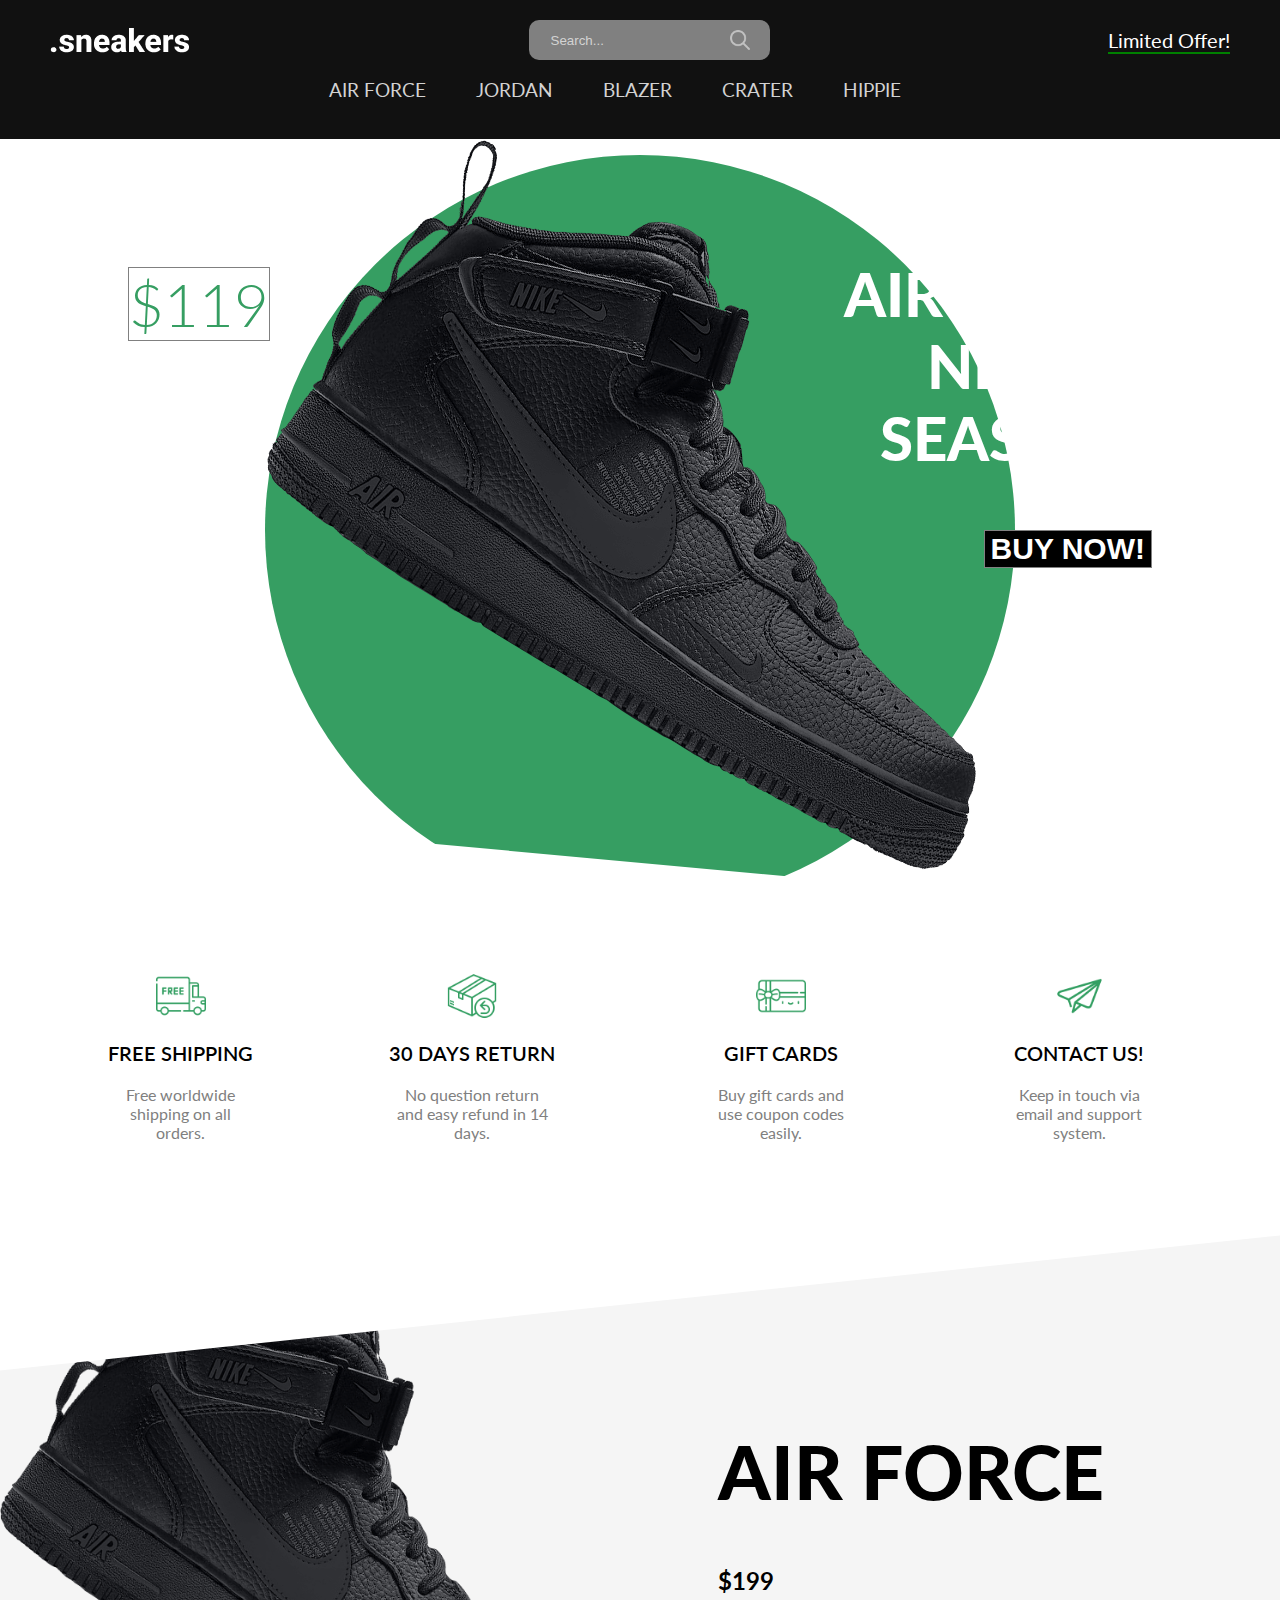
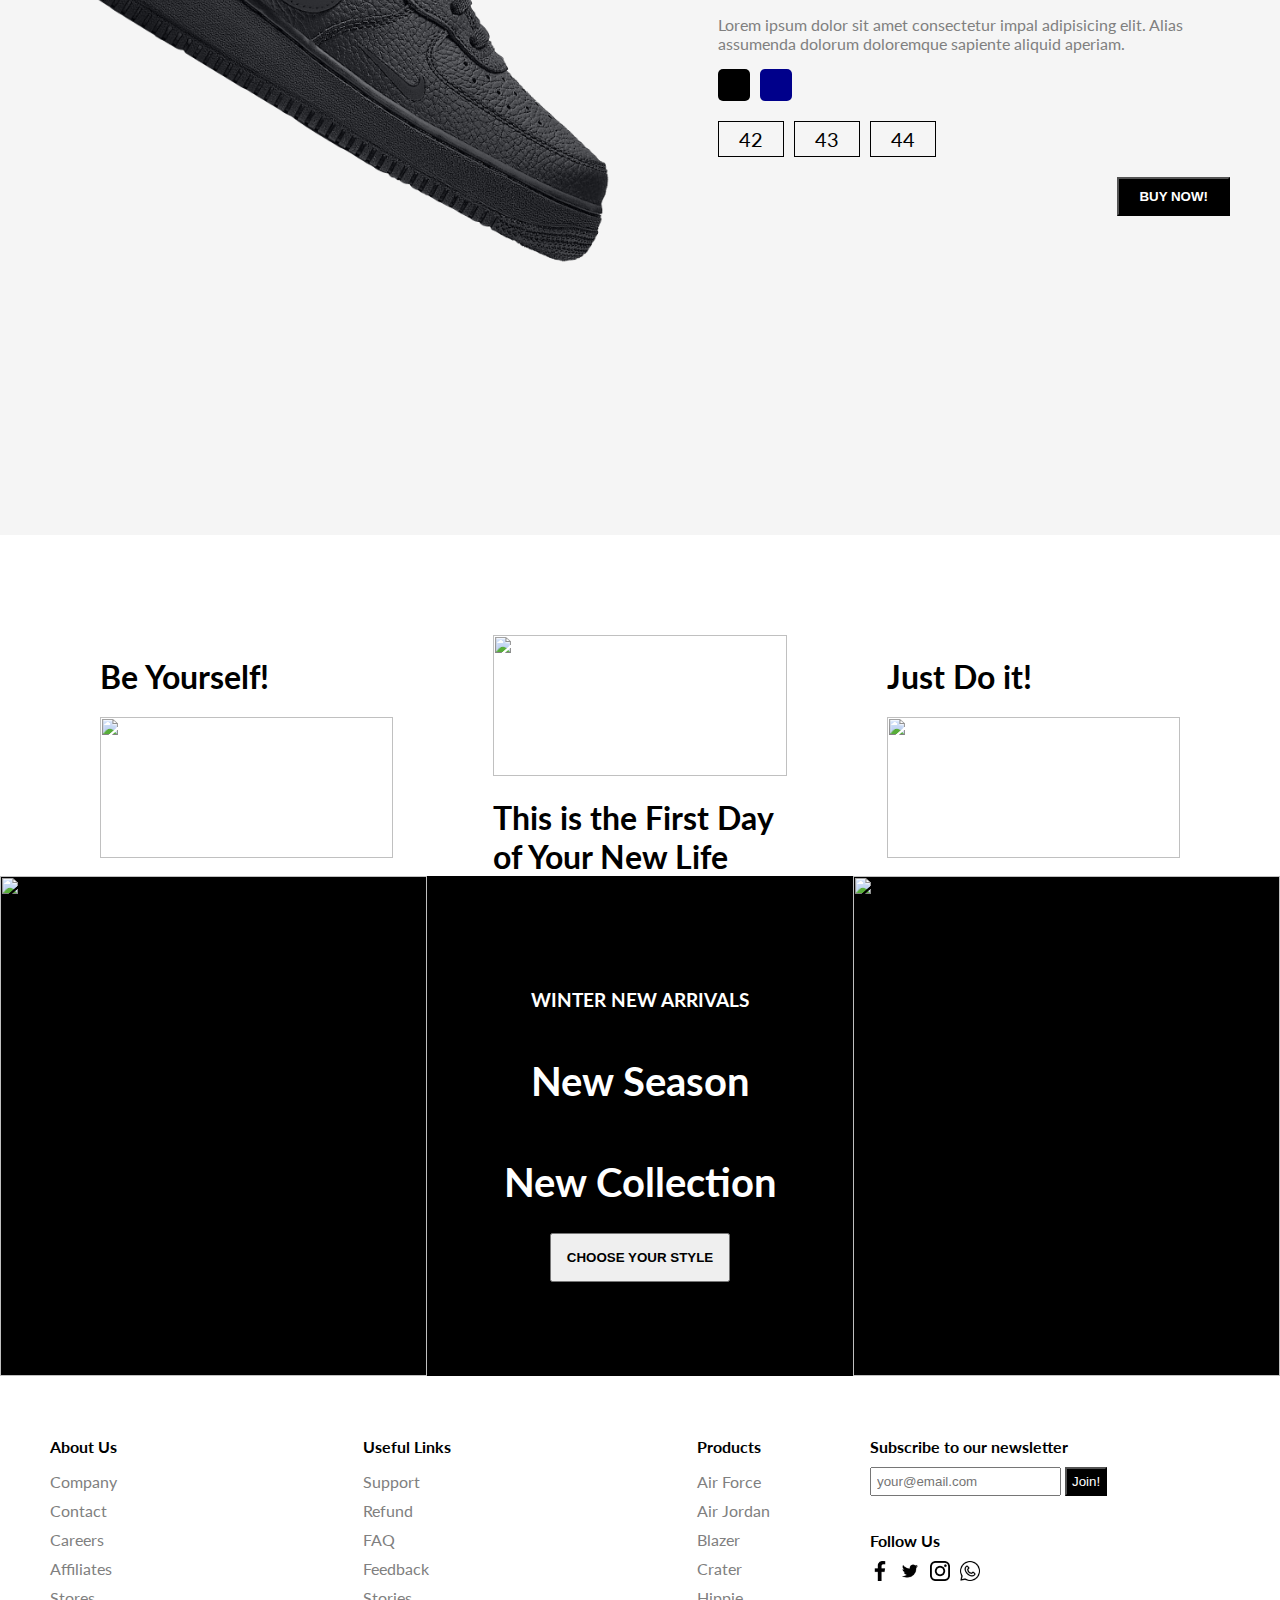
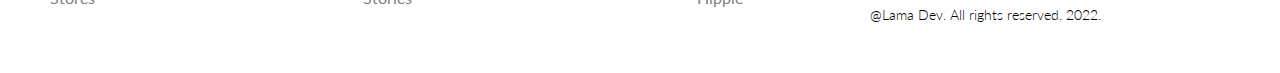
==== index.html @ 0140cb03 "first commit" ====
<html lang="en">

<head>
    <meta charset="UTF-8">
    <meta http-equiv="X-UA-Compatible" content="IE=edge">
    <meta name="viewport" content="width=device-width, initial-scale=1.0">
    <link
        href="https://fonts.googleapis.com/css2?family=Lato:ital,wght@0,100;0,300;0,400;0,700;0,900;1,100;1,300;1,400;1,700;1,900&display=swap"
        rel="stylesheet">
    <link rel="stylesheet" href="style.css">
    <title>Nike Store</title>
</head>

<body>
    <nav id="nav">
        <div class="navTop">
            <div class="navItem">
                <img src="./img/sneakers.png" alt="">
            </div>
            <div class="navItem">
                <div class="search">
                    <input type="text" placeholder="Search..." class="searchInput">
                    <img src="./img/search.png" width="20" height="20" alt="" class="searchIcon">
                </div>
            </div>
            <div class="navItem">
                <span class="limitedOffer">Limited Offer!</span>
            </div>
        </div>
        <div class="navBottom">
            <h3 class="menuItem">AIR FORCE</h3>
            <h3 class="menuItem">JORDAN</h3>
            <h3 class="menuItem">BLAZER</h3>
            <h3 class="menuItem">CRATER</h3>
            <h3 class="menuItem">HIPPIE</h3>
        </div>
    </nav>
    <div class="slider">
        <div class="sliderWrapper">
            <div class="sliderItem">
                <img src="./img/air.png" alt="" class="sliderImg">
                <div class="sliderBg"></div>
                <h1 class="sliderTitle">AIR FORCE</br> NEW</br> SEASON</h1>
                <h2 class="sliderPrice">$119</h2>
                <a href="#product">
                    <button class="buyButton">BUY NOW!</button>
                </a>
            </div>
            <div class="sliderItem">
                <img src="./img/jordan.png" alt="" class="sliderImg">
                <div class="sliderBg"></div>
                <h1 class="sliderTitle">AIR JORDAN</br> NEW</br> SEASON</h1>
                <h2 class="sliderPrice">$149</h2>
                <a href="#product">
                    <button class="buyButton">BUY NOW!</button>
                </a>
            </div>
            <div class="sliderItem">
                <img src="./img/blazer.png" alt="" class="sliderImg">
                <div class="sliderBg"></div>
                <h1 class="sliderTitle">BLAZER</br> NEW</br> SEASON</h1>
                <h2 class="sliderPrice">$109</h2>
                <a href="#product">
                    <button class="buyButton">BUY NOW!</button>
                </a>
            </div>
            <div class="sliderItem">
                <img src="./img/crater.png" alt="" class="sliderImg">
                <div class="sliderBg"></div>
                <h1 class="sliderTitle">CRATER</br> NEW</br> SEASON</h1>
                <h2 class="sliderPrice">$129</h2>
                <a href="#product">
                    <button class="buyButton">BUY NOW!</button>
                </a>
            </div>
            <div class="sliderItem">
                <img src="./img/hippie.png" alt="" class="sliderImg">
                <div class="sliderBg"></div>
                <h1 class="sliderTitle">HIPPIE</br> NEW</br> SEASON</h1>
                <h2 class="sliderPrice">$99</h2>
                <a href="#product">
                    <button class="buyButton">BUY NOW!</button>
                </a>
            </div>
        </div>
    </div>
   
    <div class="features">
        <div class="feature">
            <img src="./img/shipping.png" alt="" class="featureIcon">
            <span class="featureTitle">FREE SHIPPING</span>
            <span class="featureDesc">Free worldwide shipping on all orders.</span>
        </div>
        <div class="feature">
            <img class="featureIcon" src="./img/return.png" alt="">
            <span class="featureTitle">30 DAYS RETURN</span>
            <span class="featureDesc">No question return and easy refund in 14 days.</span>
        </div>
        <div class="feature">
            <img class="featureIcon" src="./img/gift.png" alt="">
            <span class="featureTitle">GIFT CARDS</span>
            <span class="featureDesc">Buy gift cards and use coupon codes easily.</span>
        </div>
        <div class="feature">
            <img class="featureIcon" src="./img/contact.png" alt="">
            <span class="featureTitle">CONTACT US!</span>
            <span class="featureDesc">Keep in touch via email and support system.</span>
        </div>
    </div>

    <div class="product" id="product">
        <img src="./img/air.png" alt="" class="productImg">
        <div class="productDetails">
            <h1 class="productTitle">AIR FORCE</h1>
            <h2 class="productPrice">$199</h2>
            <p class="productDesc">Lorem ipsum dolor sit amet consectetur impal adipisicing elit. Alias assumenda
                dolorum
                doloremque sapiente aliquid aperiam.</p>
            <div class="colors">
                <div class="color"></div>
                <div class="color"></div>
            </div>
            <div class="sizes">
                <div class="size">42</div>
                <div class="size">43</div>
                <div class="size">44</div>
            </div>
            <button class="productButton">BUY NOW!</button>
        </div>
        <div class="payment">
            <h1 class="payTitle">Personal Information</h1>
            <label>Name and Surname</label>
            <input type="text" placeholder="John Doe" class="payInput">
            <label>Phone Number</label>
            <input type="text" placeholder="+1 234 5678" class="payInput">
            <label>Address</label>
            <input type="text" placeholder="Elton St 21 22-145" class="payInput">
            <h1 class="payTitle">Card Information</h1>
            <div class="cardIcons">
                <img src="./img/visa.png" width="40" alt="" class="cardIcon">
                <img src="./img/master.png" alt="" width="40" class="cardIcon">
            </div>
            <input type="password" class="payInput" placeholder="Card Number">
            <div class="cardInfo">
                <input type="text" placeholder="mm" class="payInput sm">
                <input type="text" placeholder="yyyy" class="payInput sm">
                <input type="text" placeholder="cvv" class="payInput sm">
            </div>
            <button class="payButton">Checkout!</button>
            <span class="close">X</span>
        </div>
    </div>
    <div class="gallery">
        <div class="galleryItem">
            <h1 class="galleryTitle">Be Yourself!</h1>
            <img src="https://images.pexels.com/photos/9295809/pexels-photo-9295809.jpeg?auto=compress&cs=tinysrgb&dpr=2&w=500"
                alt="" class="galleryImg">
        </div>
        <div class="galleryItem">
            <img src="https://images.pexels.com/photos/1040427/pexels-photo-1040427.jpeg?auto=compress&cs=tinysrgb&dpr=2&w=500"
                alt="" class="galleryImg">
            <h1 class="galleryTitle">This is the First Day of Your New Life</h1>
        </div>
        <div class="galleryItem">
            <h1 class="galleryTitle">Just Do it!</h1>
            <img src="https://images.pexels.com/photos/7856965/pexels-photo-7856965.jpeg?auto=compress&cs=tinysrgb&dpr=2&w=500"
                alt="" class="galleryImg">
        </div>
    </div>
    <div class="newSeason">
        <div class="nsItem">
            <img src="https://images.pexels.com/photos/4753986/pexels-photo-4753986.jpeg?auto=compress&cs=tinysrgb&dpr=2&w=500"
                alt="" class="nsImg">
        </div>
        <div class="nsItem">
            <h3 class="nsTitleSm">WINTER NEW ARRIVALS</h3>
            <h1 class="nsTitle">New Season</h1>
            <h1 class="nsTitle">New Collection</h1>
            <a href="#nav">
                <button class="nsButton">CHOOSE YOUR STYLE</button>
            </a>
        </div>
        <div class="nsItem">
            <img src="https://images.pexels.com/photos/7856965/pexels-photo-7856965.jpeg?auto=compress&cs=tinysrgb&dpr=2&w=500"
                alt="" class="nsImg">
        </div>
    </div>
    <footer>
        <div class="footerLeft">
            <div class="footerMenu">
                <h1 class="fMenuTitle">About Us</h1>
                <ul class="fList">
                    <li class="fListItem">Company</li>
                    <li class="fListItem">Contact</li>
                    <li class="fListItem">Careers</li>
                    <li class="fListItem">Affiliates</li>
                    <li class="fListItem">Stores</li>
                </ul>
            </div>
            <div class="footerMenu">
                <h1 class="fMenuTitle">Useful Links</h1>
                <ul class="fList">
                    <li class="fListItem">Support</li>
                    <li class="fListItem">Refund</li>
                    <li class="fListItem">FAQ</li>
                    <li class="fListItem">Feedback</li>
                    <li class="fListItem">Stories</li>
                </ul>
            </div>
            <div class="footerMenu">
                <h1 class="fMenuTitle">Products</h1>
                <ul class="fList">
                    <li class="fListItem">Air Force</li>
                    <li class="fListItem">Air Jordan</li>
                    <li class="fListItem">Blazer</li>
                    <li class="fListItem">Crater</li>
                    <li class="fListItem">Hippie</li>
                </ul>
            </div>
        </div>
        <div class="footerRight">
            <div class="footerRightMenu">
                <h1 class="fMenuTitle">Subscribe to our newsletter</h1>
                <div class="fMail">
                    <input type="text" placeholder="your@email.com" class="fInput">
                    <button class="fButton">Join!</button>
                </div>
            </div>
            <div class="footerRightMenu">
                <h1 class="fMenuTitle">Follow Us</h1>
                <div class="fIcons">
                    <img src="./img/facebook.png" alt="" class="fIcon">
                    <img src="./img/twitter.png" alt="" class="fIcon">
                    <img src="./img/instagram.png" alt="" class="fIcon">
                    <img src="./img/whatsapp.png" alt="" class="fIcon">
                </div>
            </div>
            <div class="footerRightMenu">
                <span class="copyright">@Lama Dev. All rights reserved. 2022.</span>
            </div>
        </div>
    </footer>
    <script src="./app.js"></script>
</body>

</html>
---- style.css ----
html {
  scroll-behavior: smooth;
}

body {
  font-family: "Lato", sans-serif;
  padding: 0;
  margin: 0;
}

nav {
  background-color: #111;
  color: white;
  padding: 20px 50px;
}

.navTop {
  display: flex;
  align-items: center;
  justify-content: space-between;
}

.search {
  display: flex;
  align-items: center;
  background-color: gray;
  padding: 10px 20px;
  border-radius: 10px;
}

.searchInput {
  border: none;
  background-color: transparent;
}

.searchInput::placeholder {
  color: lightgray;
}

.limitedOffer {
  font-size: 20px;
  border-bottom: 2px solid green;
  cursor: pointer;
}

.navBottom {
  display: flex;
  align-items: center;
  justify-content: center;
}

.menuItem {
  margin-right: 50px;
  cursor: pointer;
  color: lightgray;
  font-weight: 400;
}

.slider {
  background: url("https://images.unsplash.com/photo-1604147495798-57beb5d6af73?ixlib=rb-1.2.1&ixid=MnwxMjA3fDB8MHxwaG90by1wYWdlfHx8fGVufDB8fHx8&auto=format&fit=crop&w=2370&q=80");
  clip-path: polygon(0 0, 100% 0, 100% 100%, 0 85%);
  overflow: hidden;
}

.sliderWrapper {
  display: flex;
  width: 500vw;
  transition: all 1.5s ease-in-out;
}

.sliderItem {
  width: 100vw;
  display: flex;
  align-items: center;
  justify-content: center;
  position: relative;
}

.sliderBg {
  width: 750px;
  height: 750px;
  border-radius: 50%;
  position: absolute;
}

.sliderImg {
  z-index: 1;
}

.sliderTitle {
  position: absolute;
  top: 10%;
  right: 10%;
  font-size: 60px;
  font-weight: 900;
  text-align: center;
  color: white;
  z-index: 1;
}

.sliderPrice {
  position: absolute;
  top: 10%;
  left: 10%;
  font-size: 60px;
  font-weight: 300;
  text-align: center;
  color: white;
  border: 1px solid gray;
  z-index: 1;
}

.buyButton {
  position: absolute;
  top: 50%;
  right: 10%;
  font-size: 30px;
  font-weight: 900;
  color: white;
  border: 1px solid gray;
  background-color: black;
  z-index: 1;
  cursor: pointer;
}

.buyButton:hover {
  background-color: white;
  color: black;
}

.sliderItem:nth-child(1) .sliderBg {
  background-color: #369e62;
}
.sliderItem:nth-child(2) .sliderBg {
  background-color: rebeccapurple;
}
.sliderItem:nth-child(3) .sliderBg {
  background-color: teal;
}
.sliderItem:nth-child(4) .sliderBg {
  background-color: cornflowerblue;
}
.sliderItem:nth-child(5) .sliderBg {
  background-color: rgb(124, 115, 80);
}

.sliderItem:nth-child(1) .sliderPrice {
  color: #369e62;
}
.sliderItem:nth-child(2) .sliderPrice {
  color: white;
}
.sliderItem:nth-child(3) .sliderPrice {
  color: teal;
}
.sliderItem:nth-child(4) .sliderPrice {
  color: cornflowerblue;
}
.sliderItem:nth-child(5) .sliderPrice {
  color: cornsilk;
}

.features {
  display: flex;
  align-items: center;
  justify-content: space-between;
  padding: 50px;
}

.feature {
  display: flex;
  flex-direction: column;
  align-items: center;
  text-align: center;
}

.featureIcon {
  width: 50px;
  height: 50px;
}

.featureTitle {
  font-size: 20px;
  font-weight: 600;
  margin: 20px;
}

.featureDesc {
  color: gray;
  width: 50%;
  height: 100px;
}

.product {
  height: 100vh;
  background-color: whitesmoke;
  position: relative;
  clip-path: polygon(0 15%, 100% 0, 100% 100%, 0% 100%);
}

.payment {
  width: 500px;
  height: 500px;
  background-color: white;
  position: absolute;
  top: 0;
  bottom: 0;
  left: 0;
  right: 0;
  margin: auto;
  padding: 10px 50px;
  display: none;
  flex-direction: column;
  -webkit-box-shadow: 0px 0px 13px 2px rgba(0, 0, 0, 0.3);
  box-shadow: 0px 0px 13px 2px rgba(0, 0, 0, 0.3);
}

.payTitle {
  font-size: 20px;
  color: lightgray;
}

label {
  font-size: 14px;
  font-weight: 300;
}

.payInput {
  padding: 10px;
  margin: 10px 0px;
  border: none;
  border-bottom: 1px solid gray;
}

.payInput::placeholder {
  color: rgb(163, 163, 163);
}

.cardIcons {
  display: flex;
}

.cardIcon {
  margin-right: 10px;
}

.cardInfo {
  display: flex;
  justify-content: space-between;
}

.sm {
  width: 30%;
}

.payButton {
  position: absolute;
  height: 40px;
  bottom: -40;
  width: 100%;
  left: 0;
  -webkit-box-shadow: 0px 0px 13px 2px rgba(0, 0, 0, 0.3);
  box-shadow: 0px 0px 13px 2px rgba(0, 0, 0, 0.3);
  background-color: #369e62;
  color: white;
  border: none;
  cursor: pointer;
}

.close {
  width: 20px;
  height: 20px;
  position: absolute;
  background-color: gray;
  color: white;
  top: 10px;
  right: 10px;
  display: flex;
  align-items: center;
  justify-content: center;
  cursor: pointer;
  padding: 2px;
}

.productImg {
  width: 50%;
}

.productDetails {
  position: absolute;
  top: 10%;
  right: 0;
  width: 40%;
  padding: 50px;
}

.productTitle {
  font-size: 75px;
  font-weight: 900;
}

.productDesc {
  font-style: 24px;
  color: gray;
}

.colors,
.sizes {
  display: flex;
  margin-bottom: 20px;
}

.color {
  width: 32px;
  height: 32px;
  border-radius: 5px;
  background-color: black;
  margin-right: 10px;
  cursor: pointer;
}

.color:last-child {
  background-color: darkblue;
}

.size {
  padding: 5px 20px;
  border: 1px solid black;
  margin-right: 10px;
  cursor: pointer;
  font-size: 20px;
}

.productButton {
  float: right;
  padding: 10px 20px;
  background-color: black;
  color: white;
  font-weight: 600;
  cursor: pointer;
}

.productButton:hover {
  background-color: white;
  color: black;
}

.gallery {
  padding: 50px;
  display: flex;
}

.galleryItem {
  flex: 1;
  padding: 50px;
}

.galleryImg {
  width: 100%;
}

.newSeason {
  display: flex;
}

.nsItem {
  flex: 1;
  background-color: black;
  color: white;
  display: flex;
  flex-direction: column;
  align-items: center;
  justify-content: center;
  text-align: center;
}

.nsImg {
  width: 100%;
  height: 500px;
}

.nsTitle {
  font-size: 40px;
}

.nsButton {
  padding: 15px;
  font-weight: 600;
  cursor: pointer;
}

footer {
  display: flex;
}

.footerLeft {
  flex: 2;
  display: flex;
  justify-content: space-between;
  padding: 50px;
}

.fMenuTitle {
  font-size: 16px;
}

.fList {
  padding: 0;
  list-style: none;
}

.fListItem {
  margin-bottom: 10px;
  color: gray;
  cursor: pointer;
}

.footerRight {
  flex: 1;
  padding: 50px;
  display: flex;
  flex-direction: column;
  justify-content: space-between;
}

.fInput {
  padding: 5px;
}

.fButton {
  padding: 5px;
  background-color: black;
  color: white;
}

.fIcons{
  display: flex;
}

.fIcon{
  width: 20px;
  height: 20px;
  margin-right: 10px;
}

.copyright{
  font-weight: 300;
  font-size: 14px;
}

@media screen and (max-width:480px) {
  nav{
    padding: 20px;
  }

  .search{
    display: none;
  }

  .navBottom{
    flex-wrap: wrap;
  }

  .menuItem{
    margin: 20px;
    font-weight: 700;
    font-size: 20px;
  }

  .slider{
    clip-path: none;
  }

  .sliderImg{
    width: 90%;
  }

  .sliderBg{
    width: 100%;
    height: 100%;
  }

  .sliderTitle{
    display: none;
  }

  .sliderPrice{
    top: unset;
    bottom: -50;
    left: 0;
    background-color: lightgrey;
  }

  .buyButton{
    right: 0;
    top: 0;
  }

  .features{
    flex-direction: column;
  }

  .product{
    clip-path: none ;
    display: flex;
    flex-direction: column;
    align-items: center;
  }

  .productImg{
    width: 80%;
  }

  .productDetails{
    width: 100%;
    padding: 0;
    display: flex;
    flex-direction: column;
    align-items: center;
    text-align: center;
    position: relative;
    top: 0;
  }

  .productTitle{
    font-size: 50px;
    margin: 0;
  }

  .gallery{
    display: none;
  }

  .newSeason{
    flex-direction: column;
  }

  .nsItem:nth-child(2){
    padding: 50px;
  }

  footer{
    flex-direction: column;
    align-items: center;
  }

  .footerLeft{
    padding: 20px;
    width: 90%;
  }

  .footerRight{
    padding: 20px;
    width: 90%;
    align-items: center;
    background-color: whitesmoke;
  }

  .payment{
    width: 90%;
    padding: 20px;
  }
}
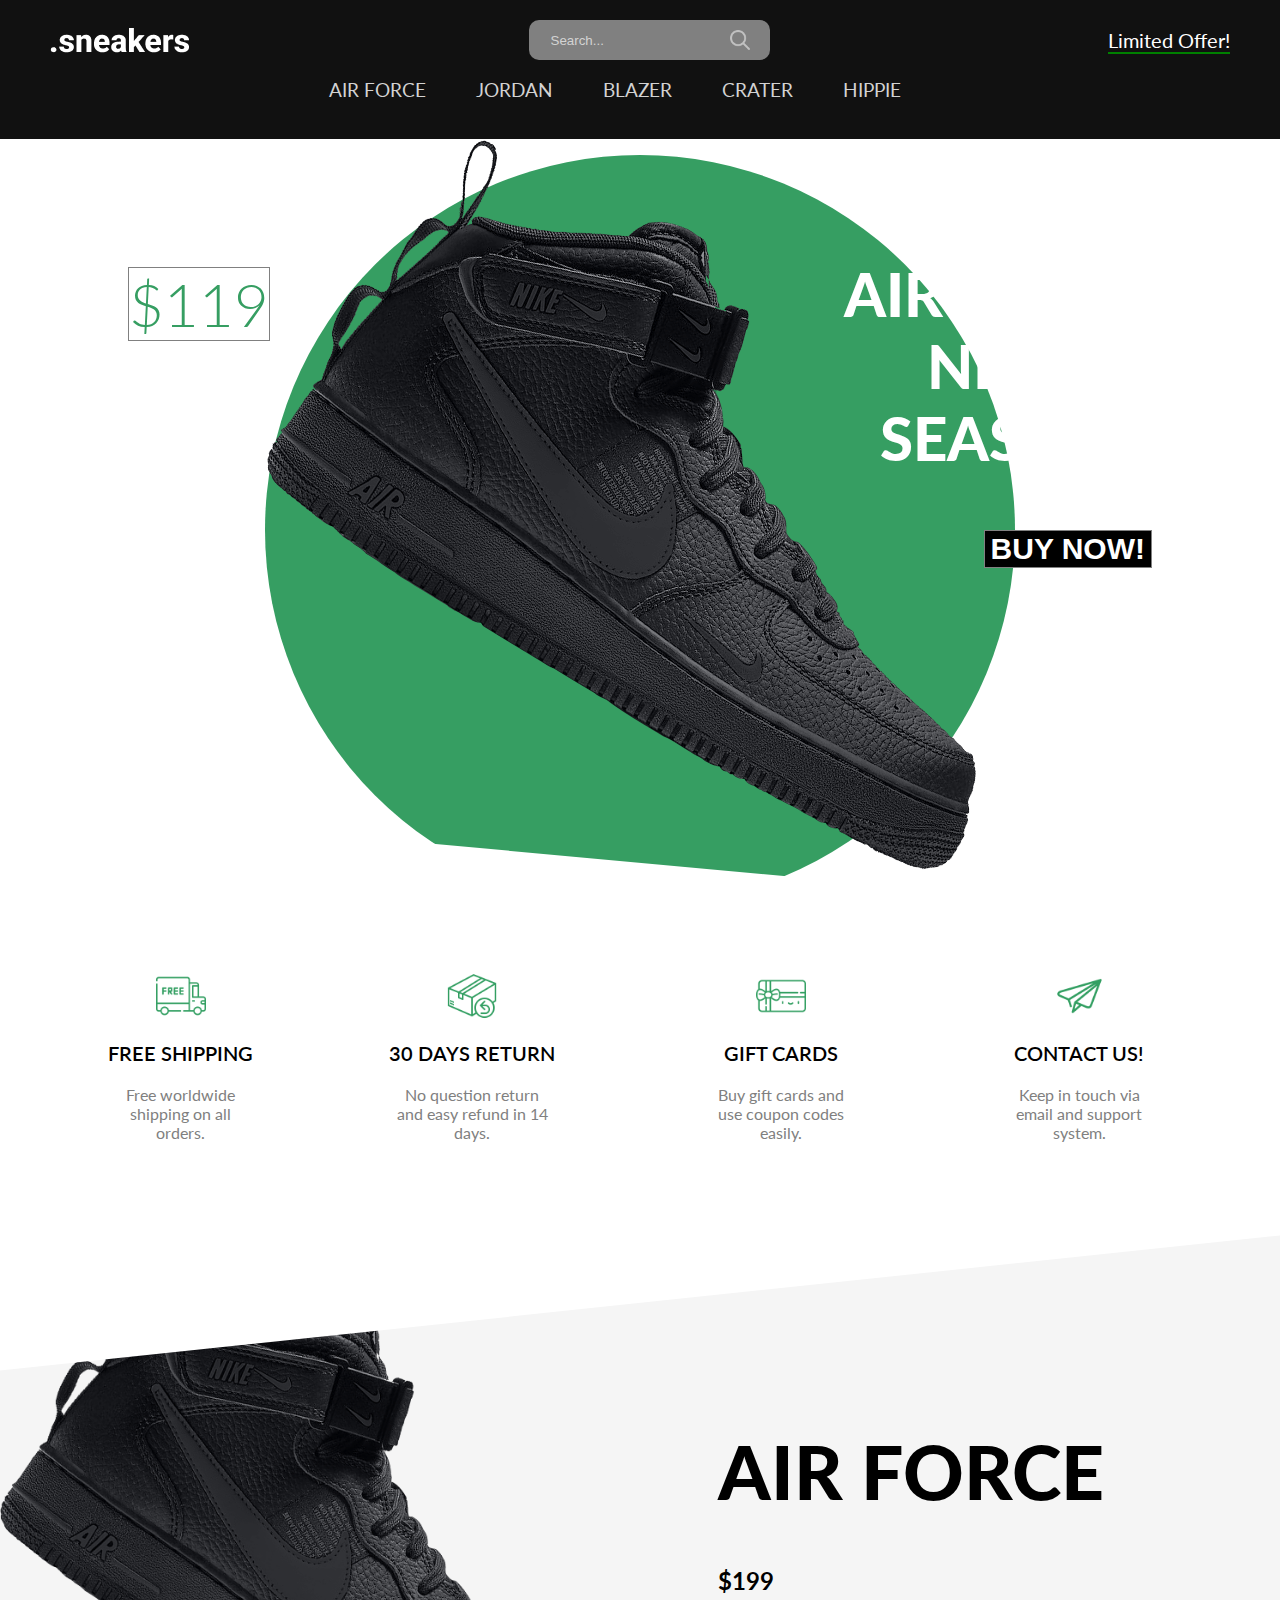
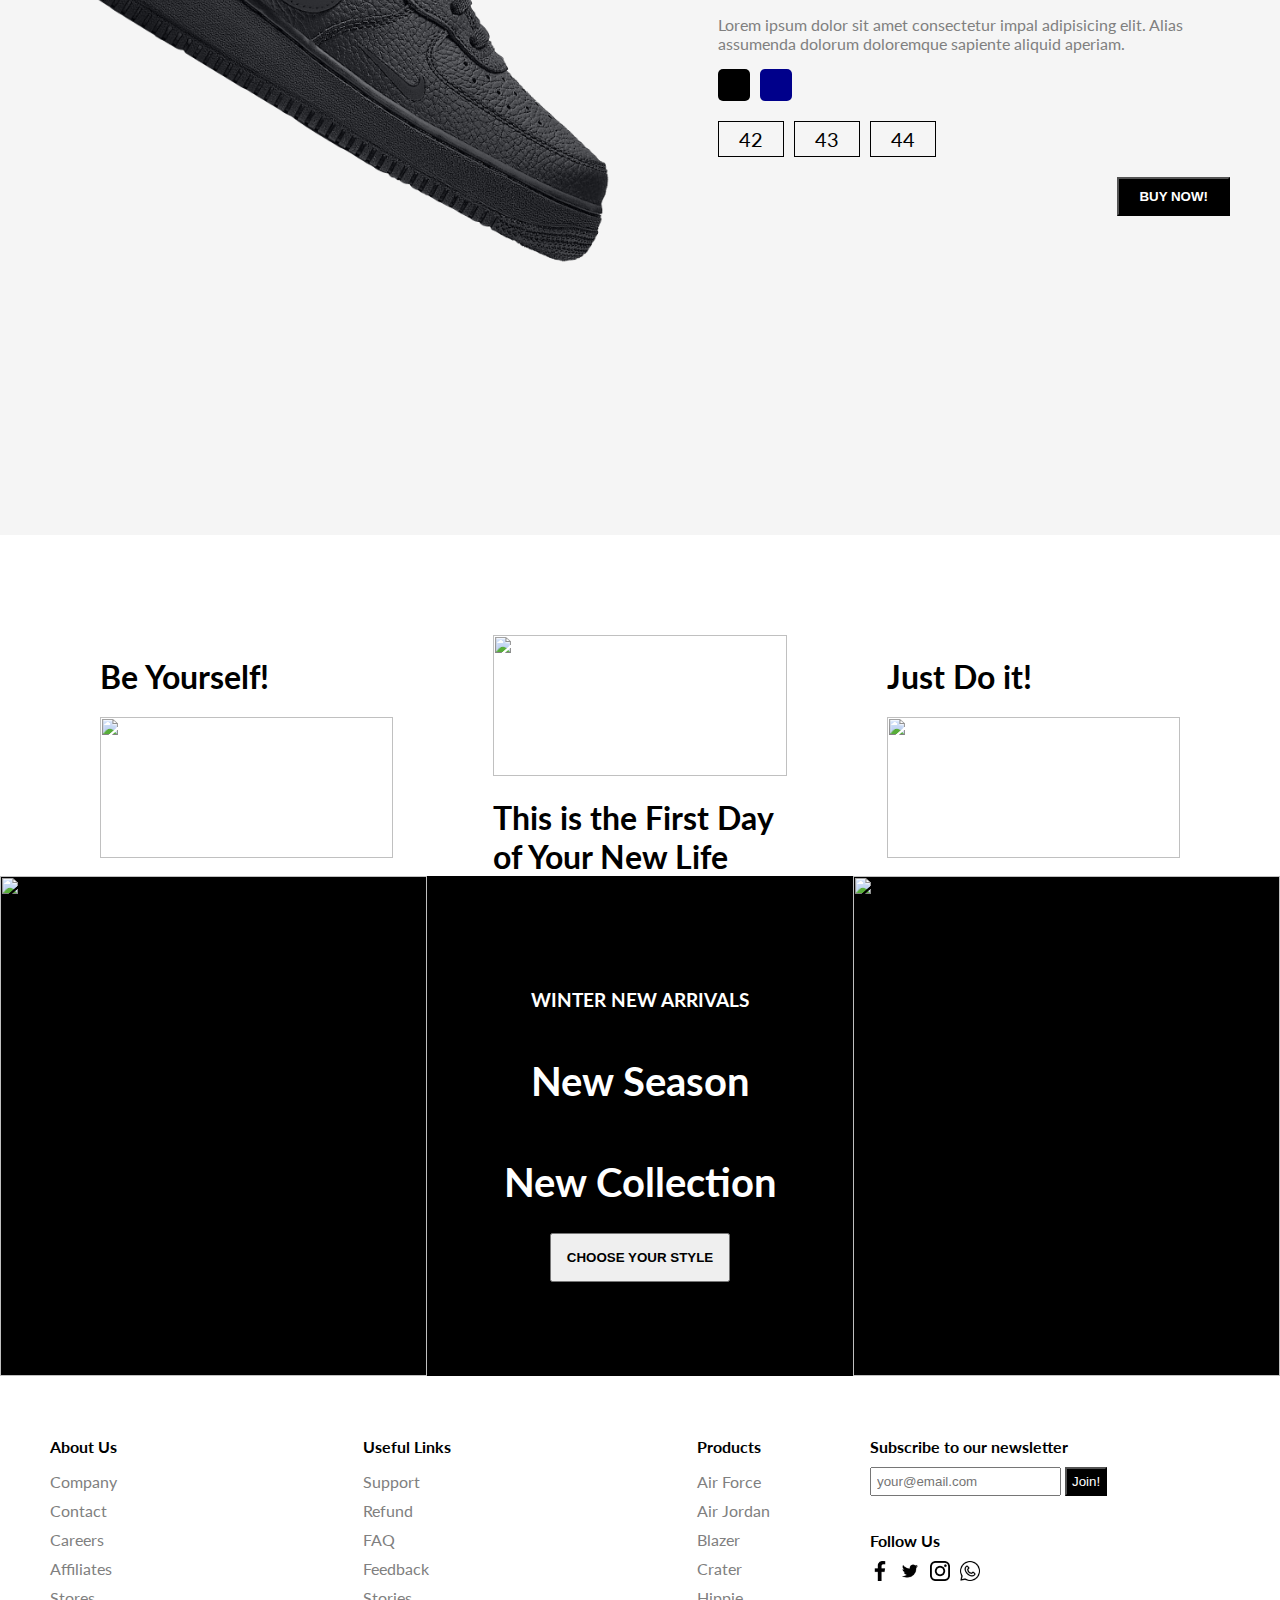
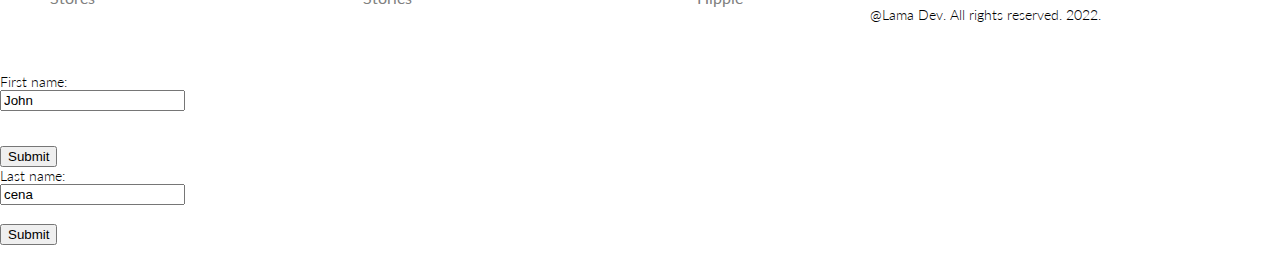
==== commit 291f338b: "first commit" ====
--- a/index.html
+++ b/index.html
@@ -1,6 +1,13 @@
 <html lang="en">
 
 <head>
+    <!-- Google Tag Manager -->
+<script>(function(w,d,s,l,i){w[l]=w[l]||[];w[l].push({'gtm.start':
+    new Date().getTime(),event:'gtm.js'});var f=d.getElementsByTagName(s)[0],
+    j=d.createElement(s),dl=l!='dataLayer'?'&l='+l:'';j.async=true;j.src=
+    'https://www.googletagmanager.com/gtm.js?id='+i+dl;f.parentNode.insertBefore(j,f);
+    })(window,document,'script','dataLayer','GTM-542C6RK');</script>
+    <!-- End Google Tag Manager -->
     <meta charset="UTF-8">
     <meta http-equiv="X-UA-Compatible" content="IE=edge">
     <meta name="viewport" content="width=device-width, initial-scale=1.0">
@@ -12,6 +19,10 @@
 </head>
 
 <body>
+   <!-- Google Tag Manager (noscript) -->
+<noscript><iframe src="https://www.googletagmanager.com/ns.html?id=GTM-542C6RK"
+    height="0" width="0" style="display:none;visibility:hidden"></iframe></noscript>
+    <!-- End Google Tag Manager (noscript) -->
     <nav id="nav">
         <div class="navTop">
             <div class="navItem">
@@ -240,6 +251,17 @@
             </div>
         </div>
     </footer>
+    <form class="1">
+        <label for="fname">First name:</label><br>
+        <input type="text" id="fname" value="John"><br><br>
+        
+      </form>
+      <a href="thankyou.html"><button >Submit</button></a>
+      <form action="#" class="2">
+        <label for="fname">Last name:</label><br>
+        <input type="text" id="lname" value="cena"><br><br>
+        <input type="submit" value="Submit">
+      </form>
     <script src="./app.js"></script>
 </body>
 
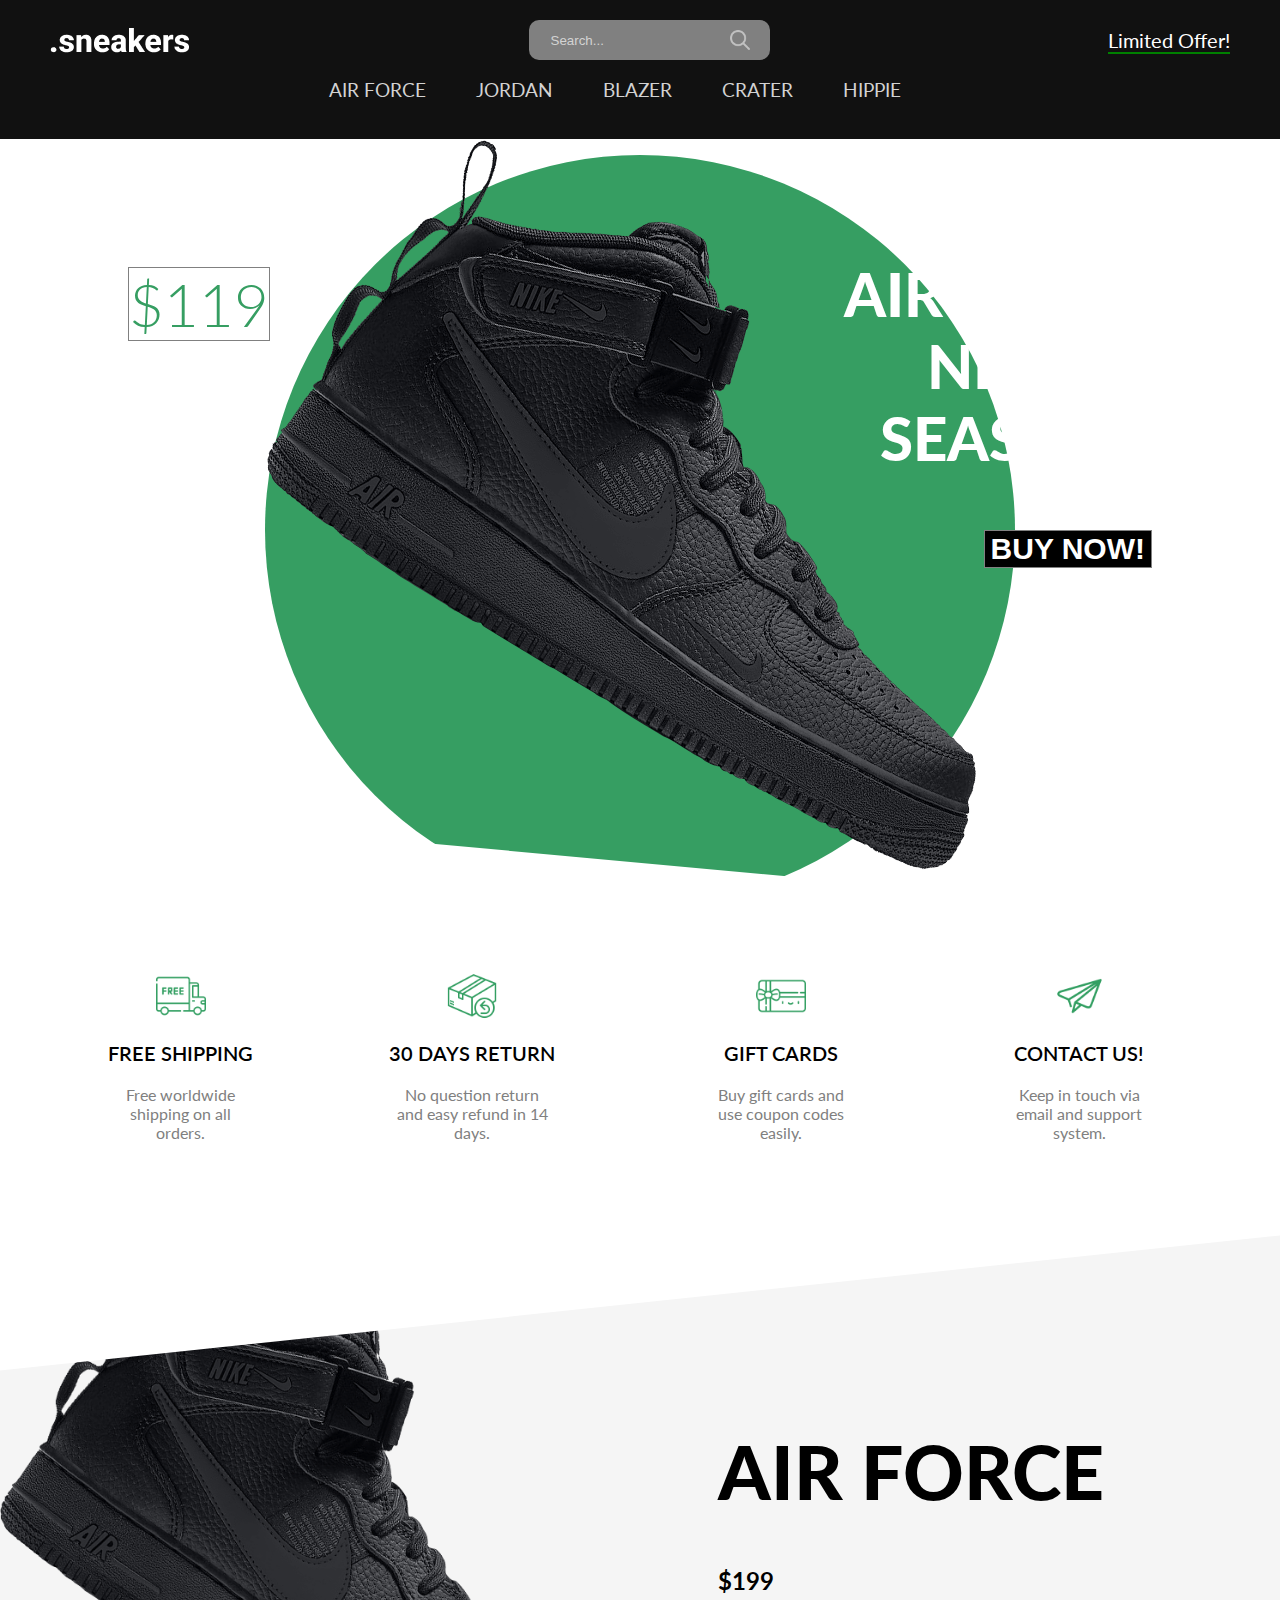
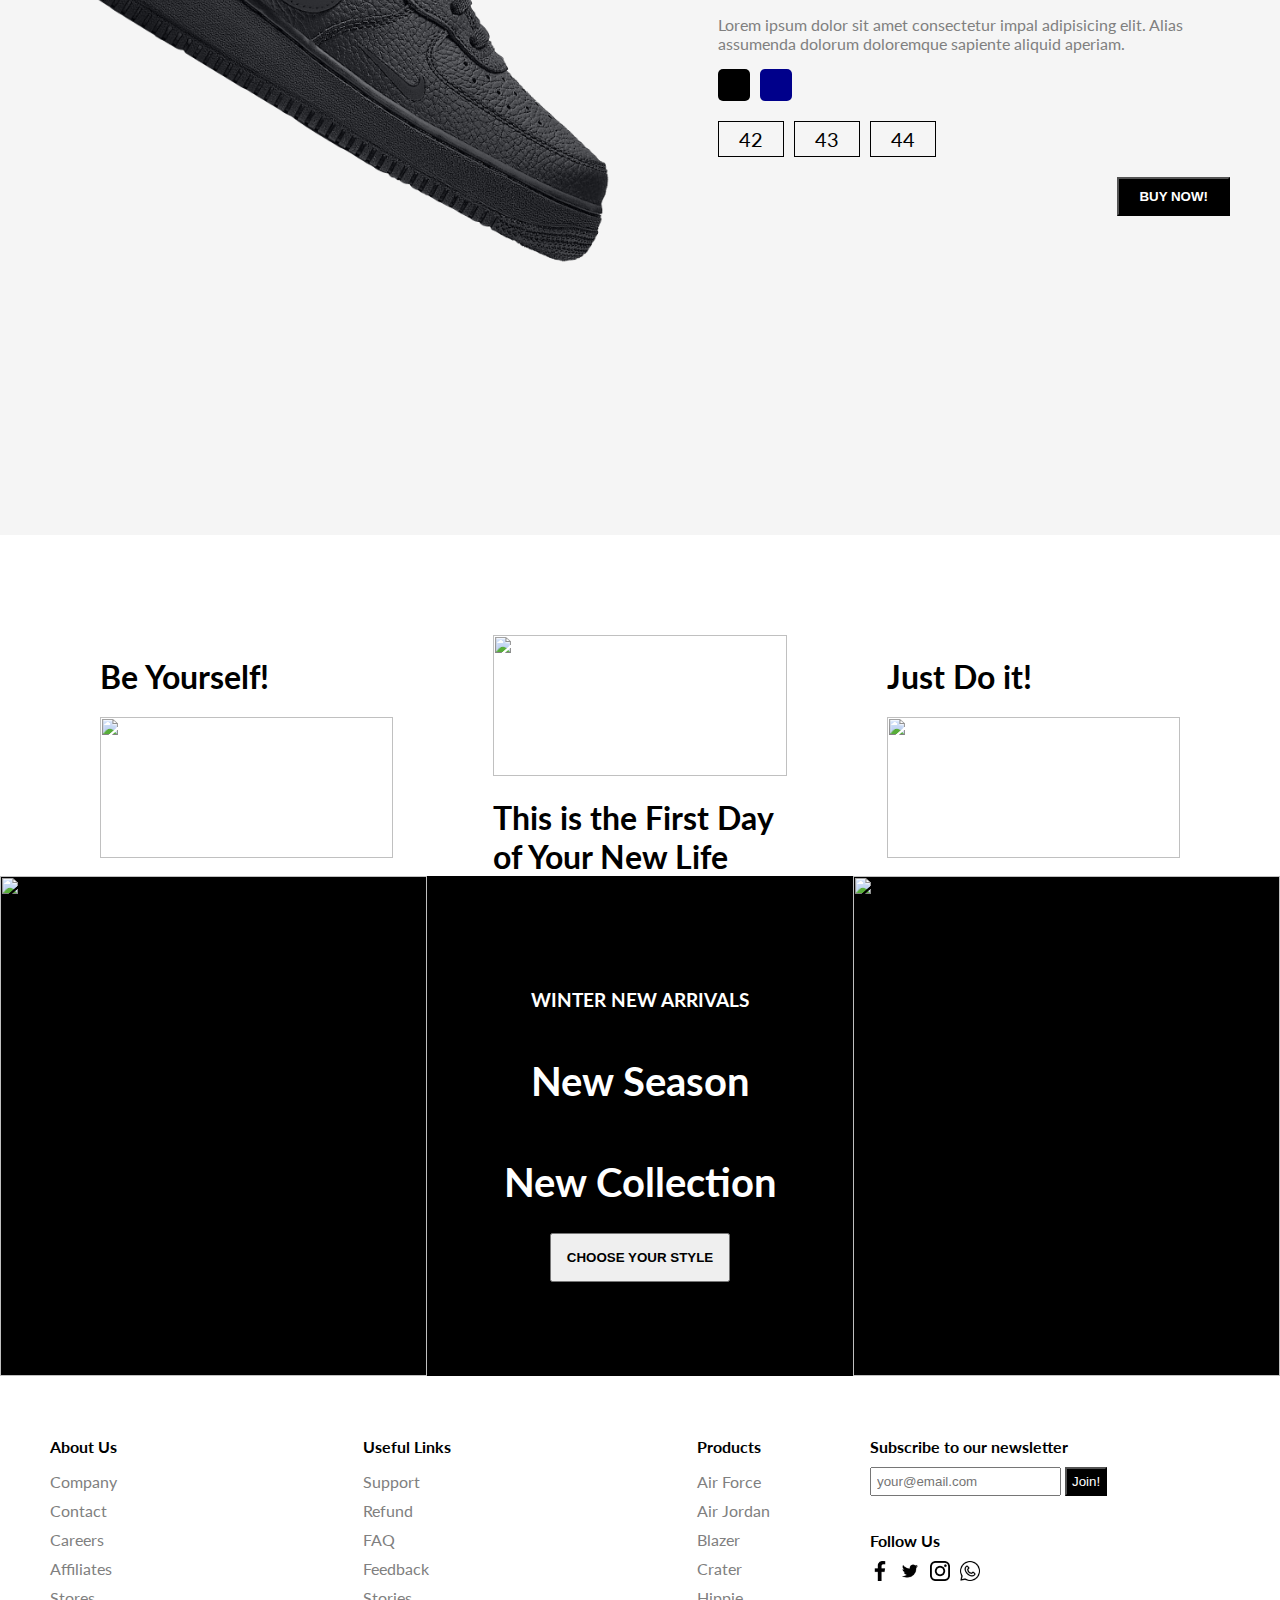
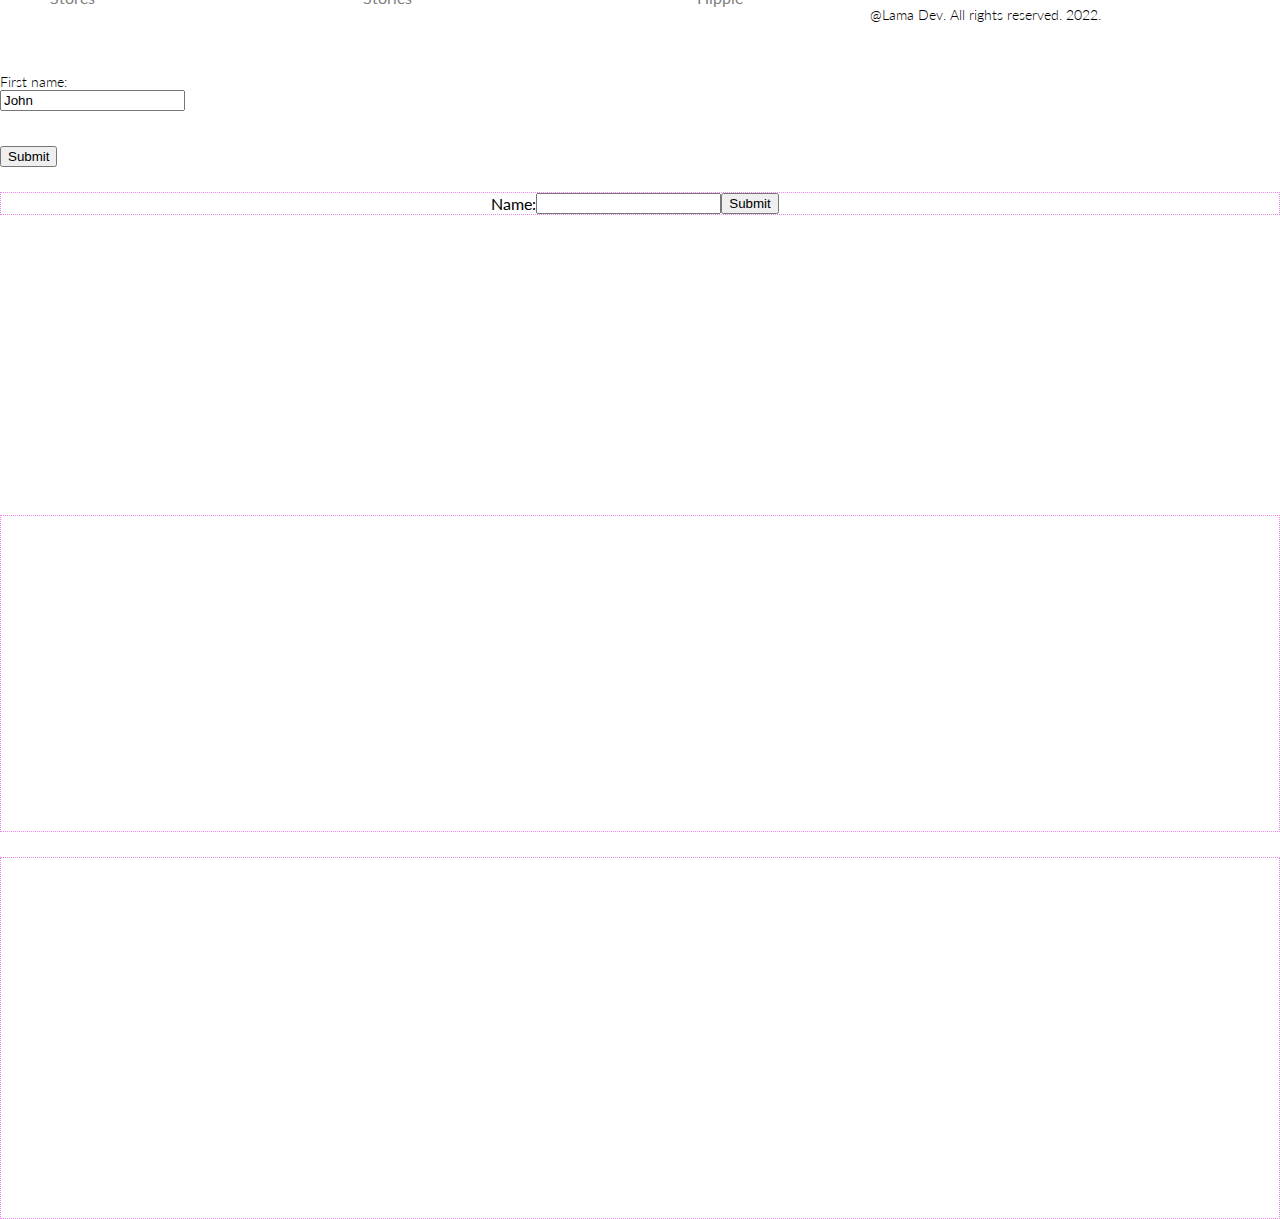
==== commit 93a1be46: "first commit" ====
--- a/index.html
+++ b/index.html
@@ -257,12 +257,26 @@
         
       </form>
       <a href="thankyou.html"><button >Submit</button></a>
-      <form action="#" class="2">
-        <label for="fname">Last name:</label><br>
-        <input type="text" id="lname" value="cena"><br><br>
+      <form id="two" name="myForm" action="/" onsubmit="return validateForm()" method="post">
+        Name: <input type="text" name="fname">
         <input type="submit" value="Submit">
+        <p id="suhas"></p>
       </form>
-    <script src="./app.js"></script>
+     
+
+     <div class="Yvid">
+        <iframe width="560" height="315" src="https://www.youtube.com/embed/d5FkWSA9di8" title="YouTube video player" frameborder="0" allow="accelerometer; autoplay; clipboard-write; encrypted-media; gyroscope; picture-in-picture" allowfullscreen></iframe>
+     </div>
+     <div class="Yvid">
+        <iframe src="https://player.vimeo.com/video/347119375?h=1699409fe2&color=ef2200&byline=0&portrait=0" width="640" height="360" frameborder="0" allow="autoplay; fullscreen; picture-in-picture" allowfullscreen></iframe>
+
+     </div>
+
+
+
+    <script src="./app.js">
+    
+    </script>
 </body>
 
 </html>--- a/style.css
+++ b/style.css
@@ -560,4 +560,32 @@
     width: 90%;
     padding: 20px;
   }
+}
+
+.Yvid{
+  display: flex;
+  align-items: center;
+  justify-content: center;
+  border: 1px dotted violet;
+  margin-top: 25px;
+}
+
+.yvid{
+  align-self: center;
+}
+
+#two{
+ border: 2px solid red;
+ display: flex;
+ display: flex;
+ align-items: center;
+ justify-content: center;
+ border: 1px dotted violet;
+ margin-top: 25px;
+ margin-bottom: 300px;
+}
+#suhas{
+  margin: 5px;
+  color: red;
+  background-color: beige;
 }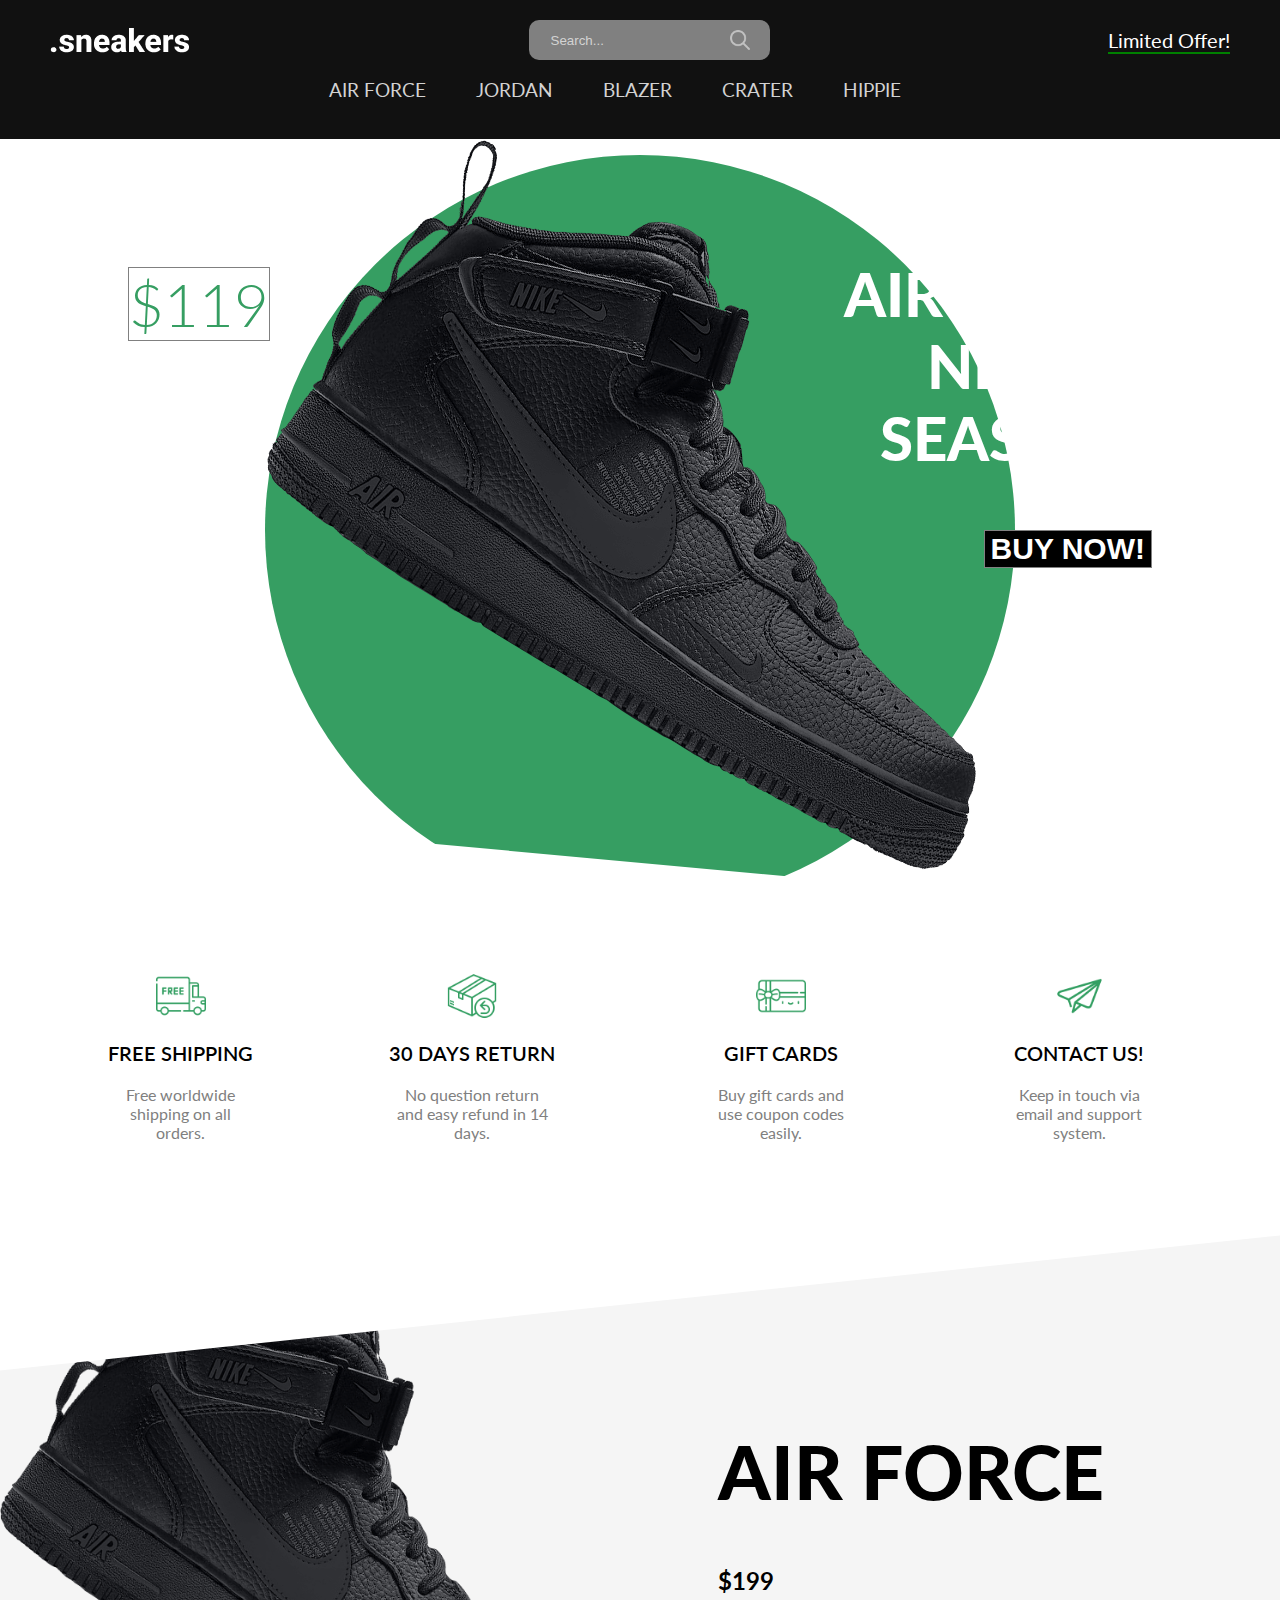
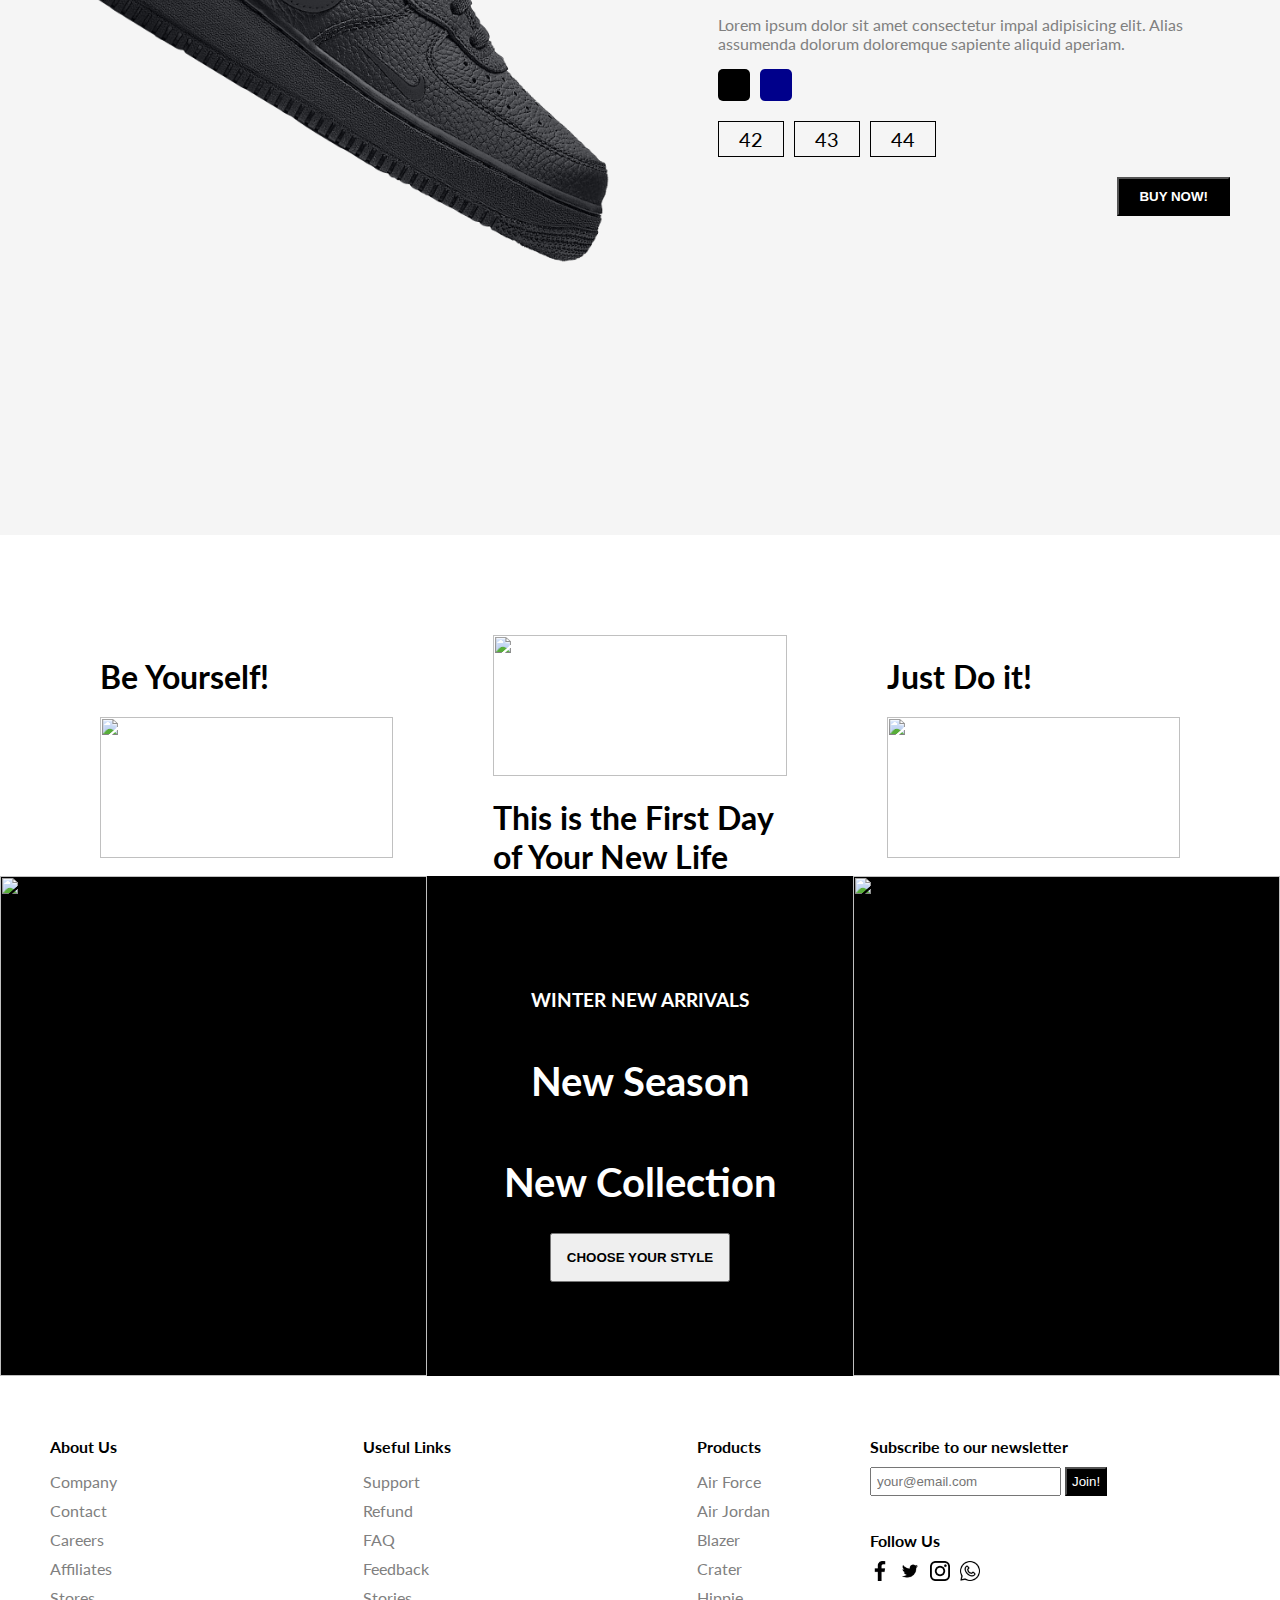
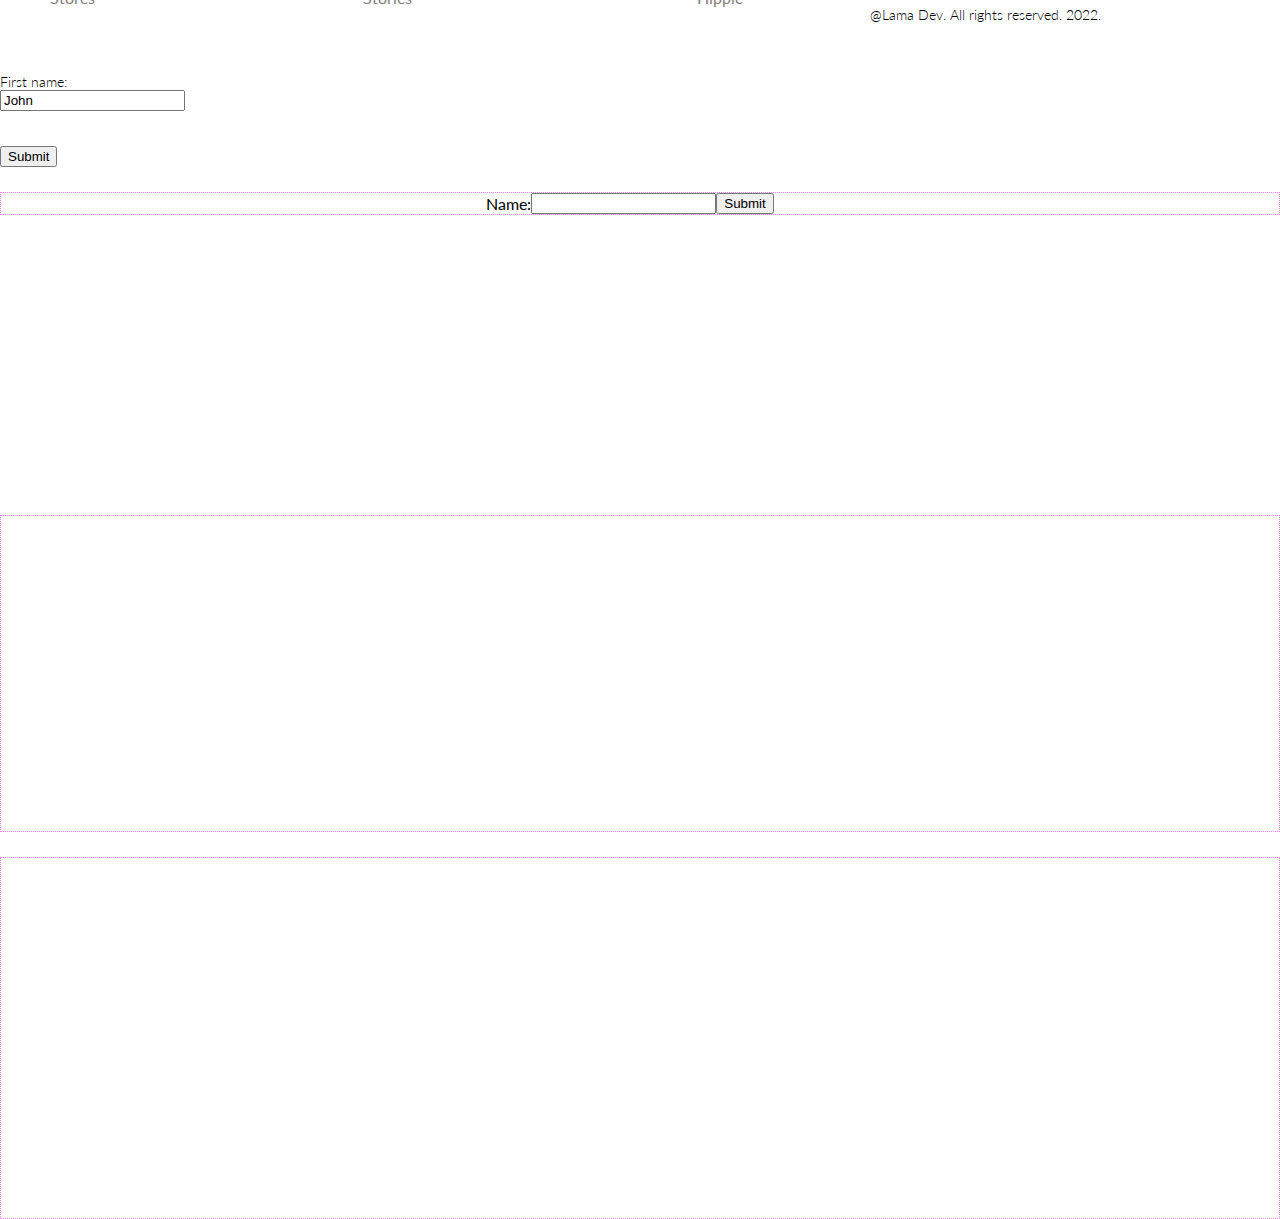
==== commit 6ce70a34: "first commit" ====
--- a/index.html
+++ b/index.html
@@ -261,6 +261,7 @@
         Name: <input type="text" name="fname">
         <input type="submit" value="Submit">
         <p id="suhas"></p>
+        <h4 id="chavan"></h4>
       </form>
      
 
--- a/style.css
+++ b/style.css
@@ -588,4 +588,9 @@
   margin: 5px;
   color: red;
   background-color: beige;
+}
+#chavan{
+  margin: 5px;
+  color: lightseagreen;
+  background-color: azure;
 }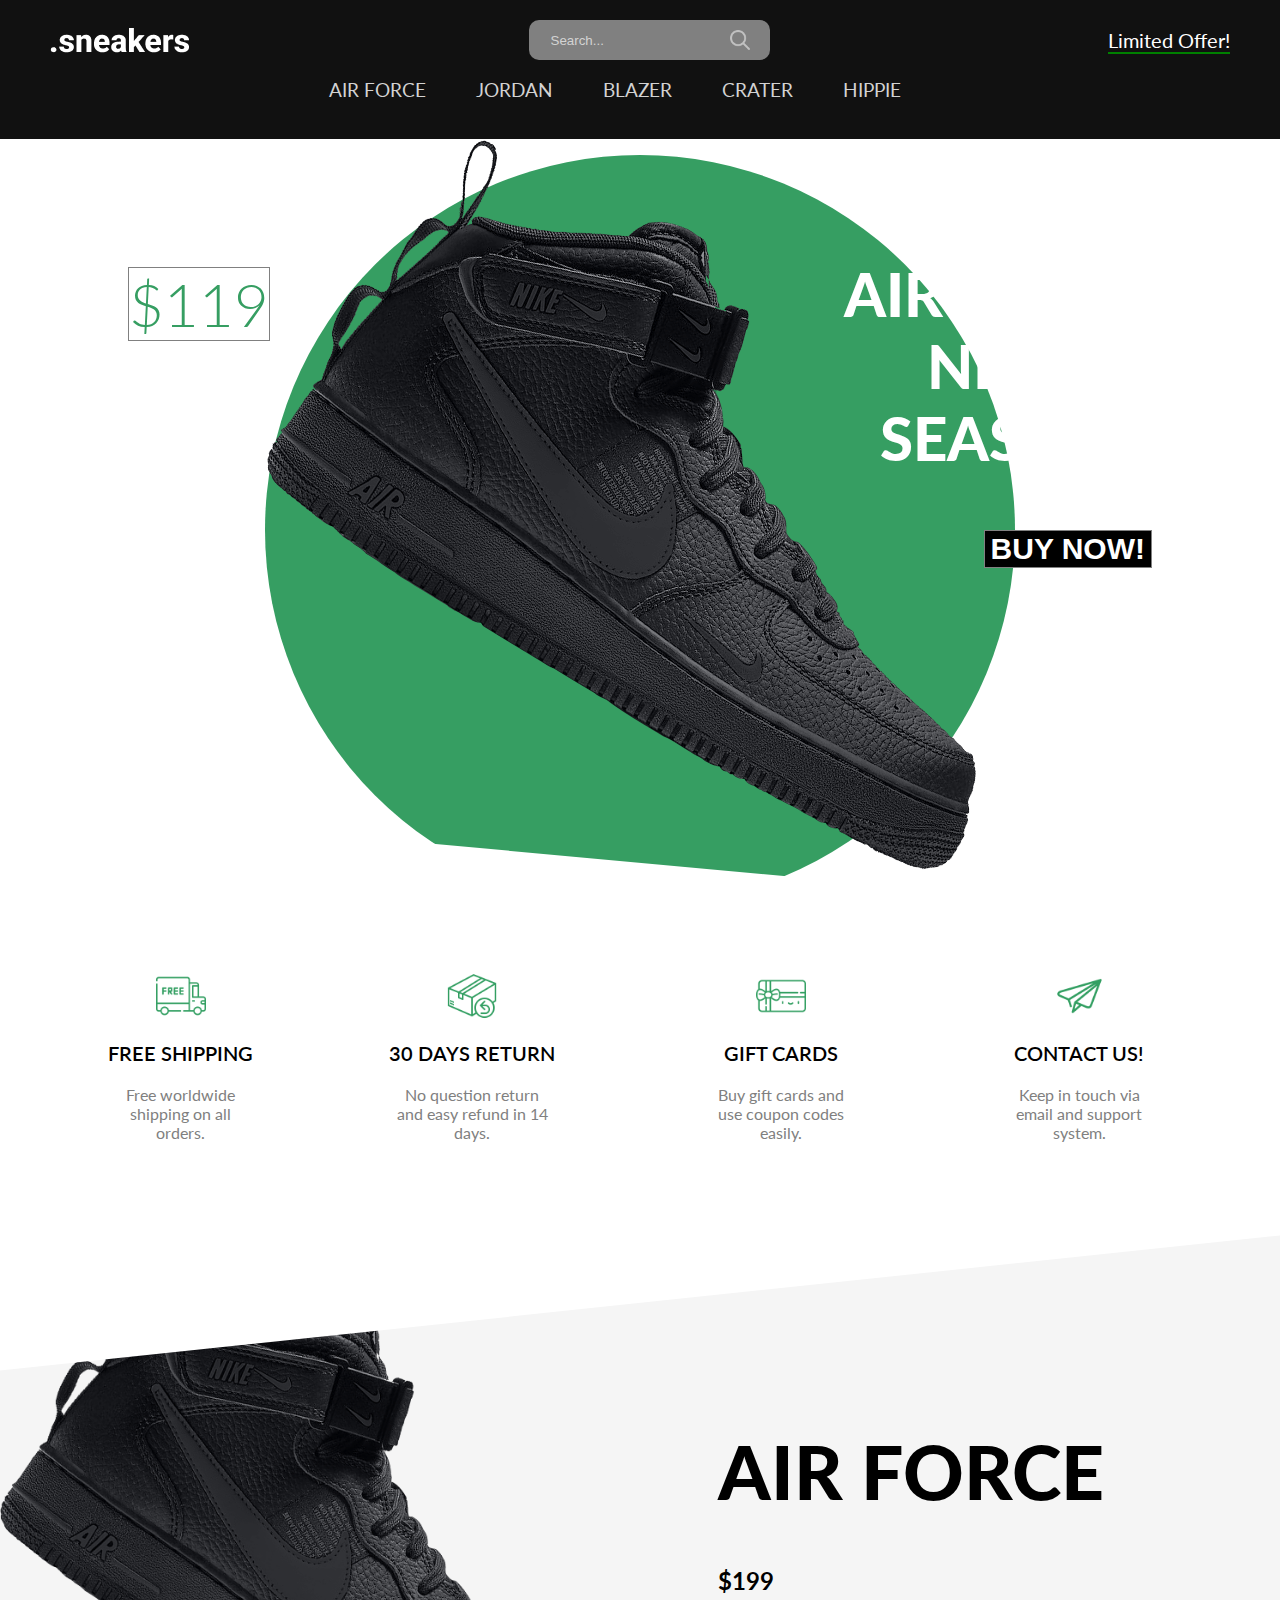
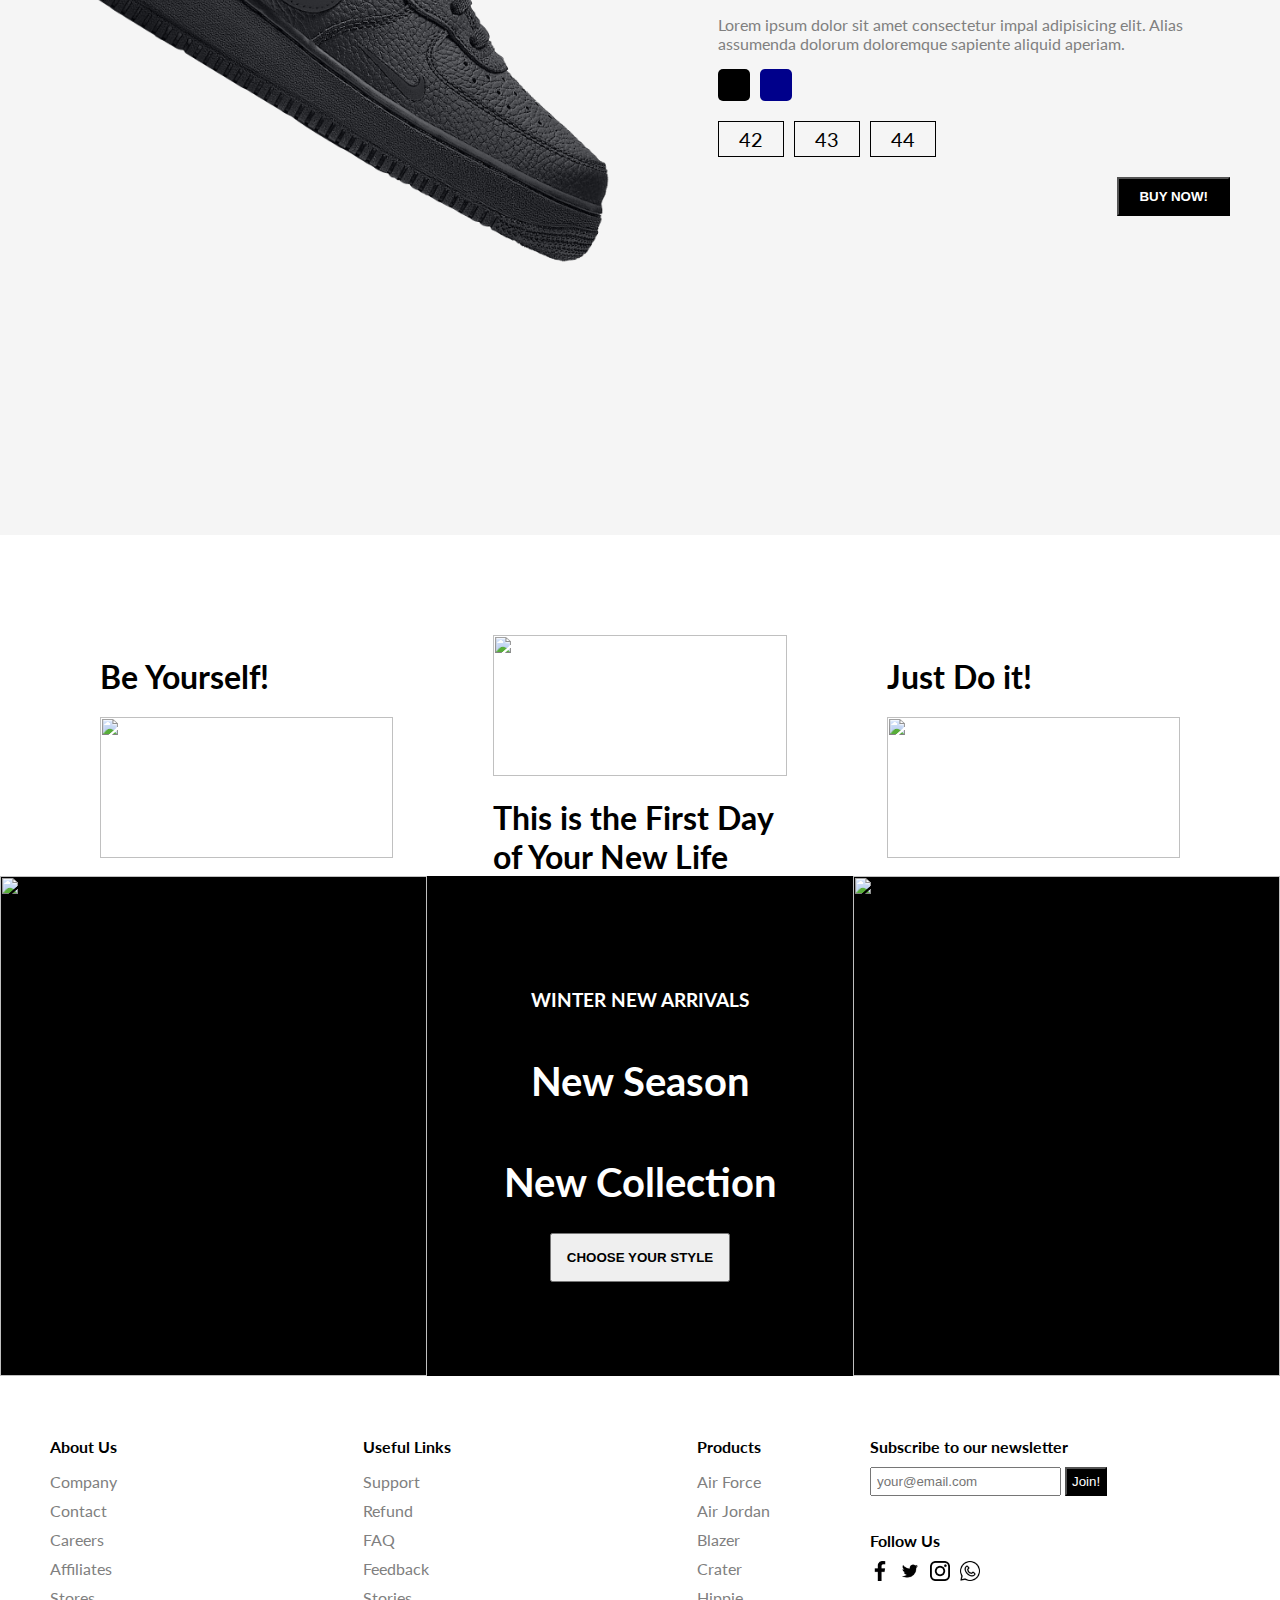
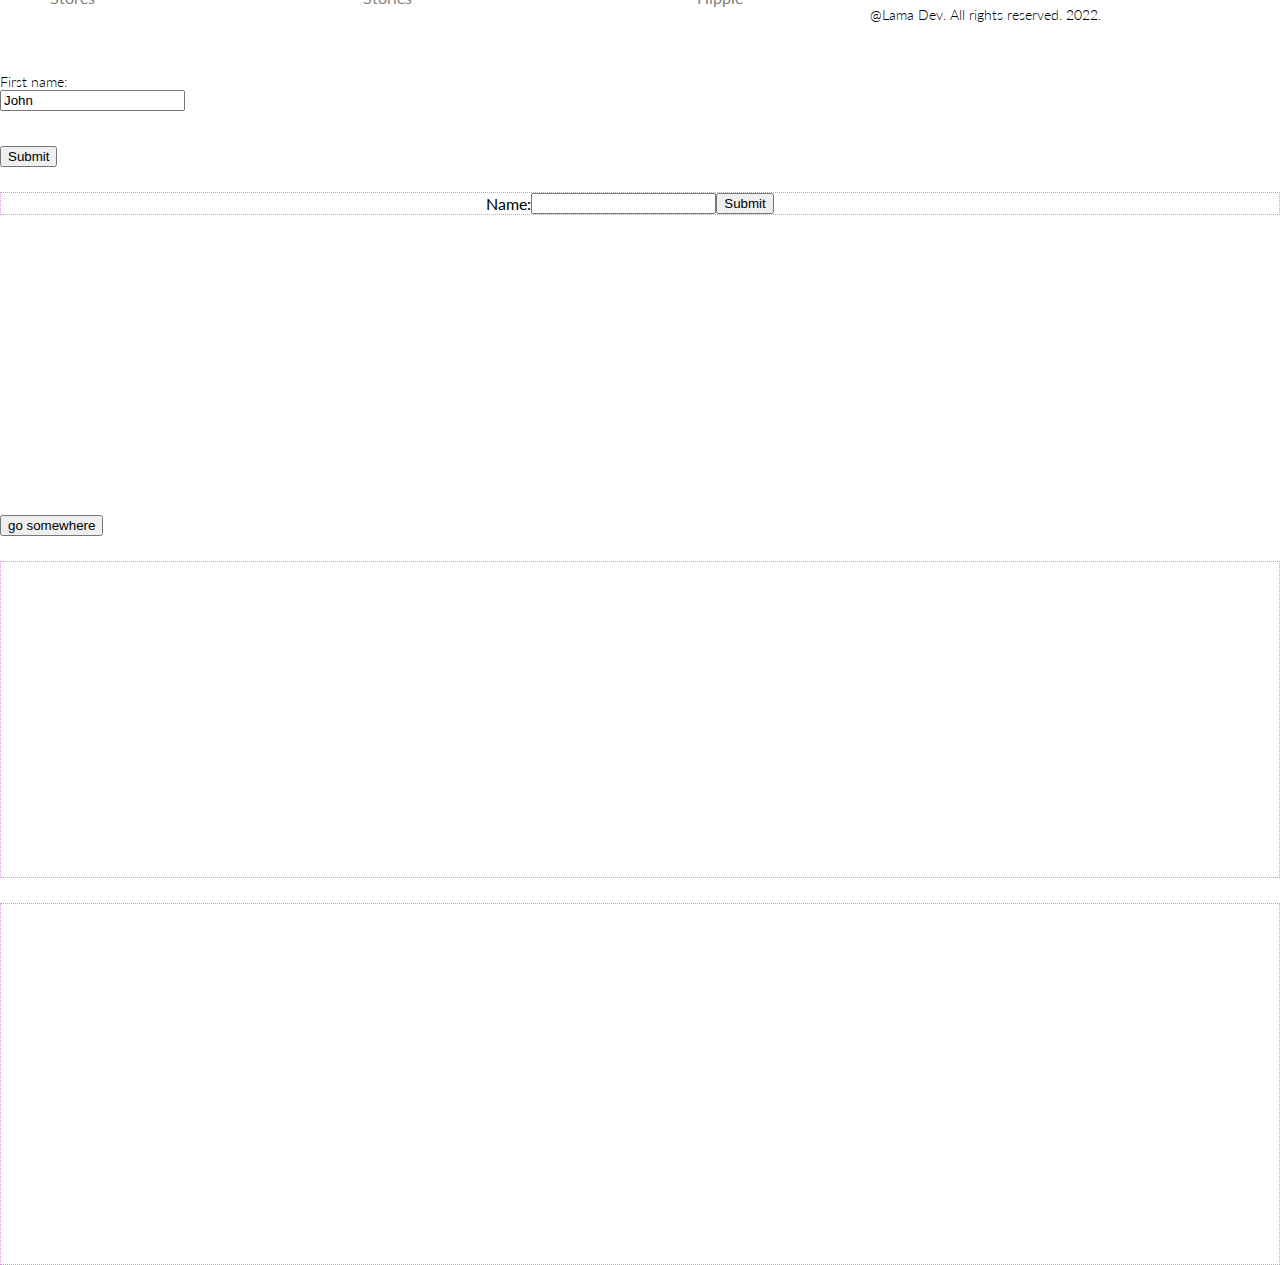
==== commit b3a22edf: "rudderstack" ====
--- a/index.html
+++ b/index.html
@@ -1,6 +1,16 @@
 <html lang="en">
 
 <head>
+    <!-- Google tag (gtag.js) -->
+<script async src="https://www.googletagmanager.com/gtag/js?id=UA-242709415-1"></script>
+<script>
+  window.dataLayer = window.dataLayer || [];
+  function gtag(){dataLayer.push(arguments);}
+  gtag('js', new Date());
+
+  gtag('config', 'UA-242709415-1');
+</script>
+
     <!-- Google Tag Manager -->
 <script>(function(w,d,s,l,i){w[l]=w[l]||[];w[l].push({'gtm.start':
     new Date().getTime(),event:'gtm.js'});var f=d.getElementsByTagName(s)[0],
@@ -8,6 +18,11 @@
     'https://www.googletagmanager.com/gtm.js?id='+i+dl;f.parentNode.insertBefore(j,f);
     })(window,document,'script','dataLayer','GTM-542C6RK');</script>
     <!-- End Google Tag Manager -->
+    <script type="text/javascript">
+        !function(){var e=window.rudderanalytics=window.rudderanalytics||[];e.methods=["load","page","track","identify","alias","group","ready","reset","getAnonymousId","setAnonymousId","getUserId","getUserTraits","getGroupId","getGroupTraits","startSession","endSession"],e.factory=function(t){return function(){e.push([t].concat(Array.prototype.slice.call(arguments)))}};for(var t=0;t<e.methods.length;t++){var r=e.methods[t];e[r]=e.factory(r)}e.loadJS=function(e,t){var r=document.createElement("script");r.type="text/javascript",r.async=!0,r.src="https://cdn.rudderlabs.com/v1.1/rudder-analytics.min.js";var a=document.getElementsByTagName("script")[0];a.parentNode.insertBefore(r,a)},e.loadJS(),
+        e.load("2NGW82cUJ0Sz1xORg9T018hUG0s","https://datavinciwpnz.dataplane.rudderstack.com"),
+        e.page()}();
+        </script>
     <meta charset="UTF-8">
     <meta http-equiv="X-UA-Compatible" content="IE=edge">
     <meta name="viewport" content="width=device-width, initial-scale=1.0">
@@ -263,7 +278,7 @@
         <p id="suhas"></p>
         <h4 id="chavan"></h4>
       </form>
-     
+     <a href="https://suhaschavan250.github.io/Manaswi-agro/#aboutus" target="_blank"><button>go somewhere</button></a>
 
      <div class="Yvid">
         <iframe width="560" height="315" src="https://www.youtube.com/embed/d5FkWSA9di8" title="YouTube video player" frameborder="0" allow="accelerometer; autoplay; clipboard-write; encrypted-media; gyroscope; picture-in-picture" allowfullscreen></iframe>
